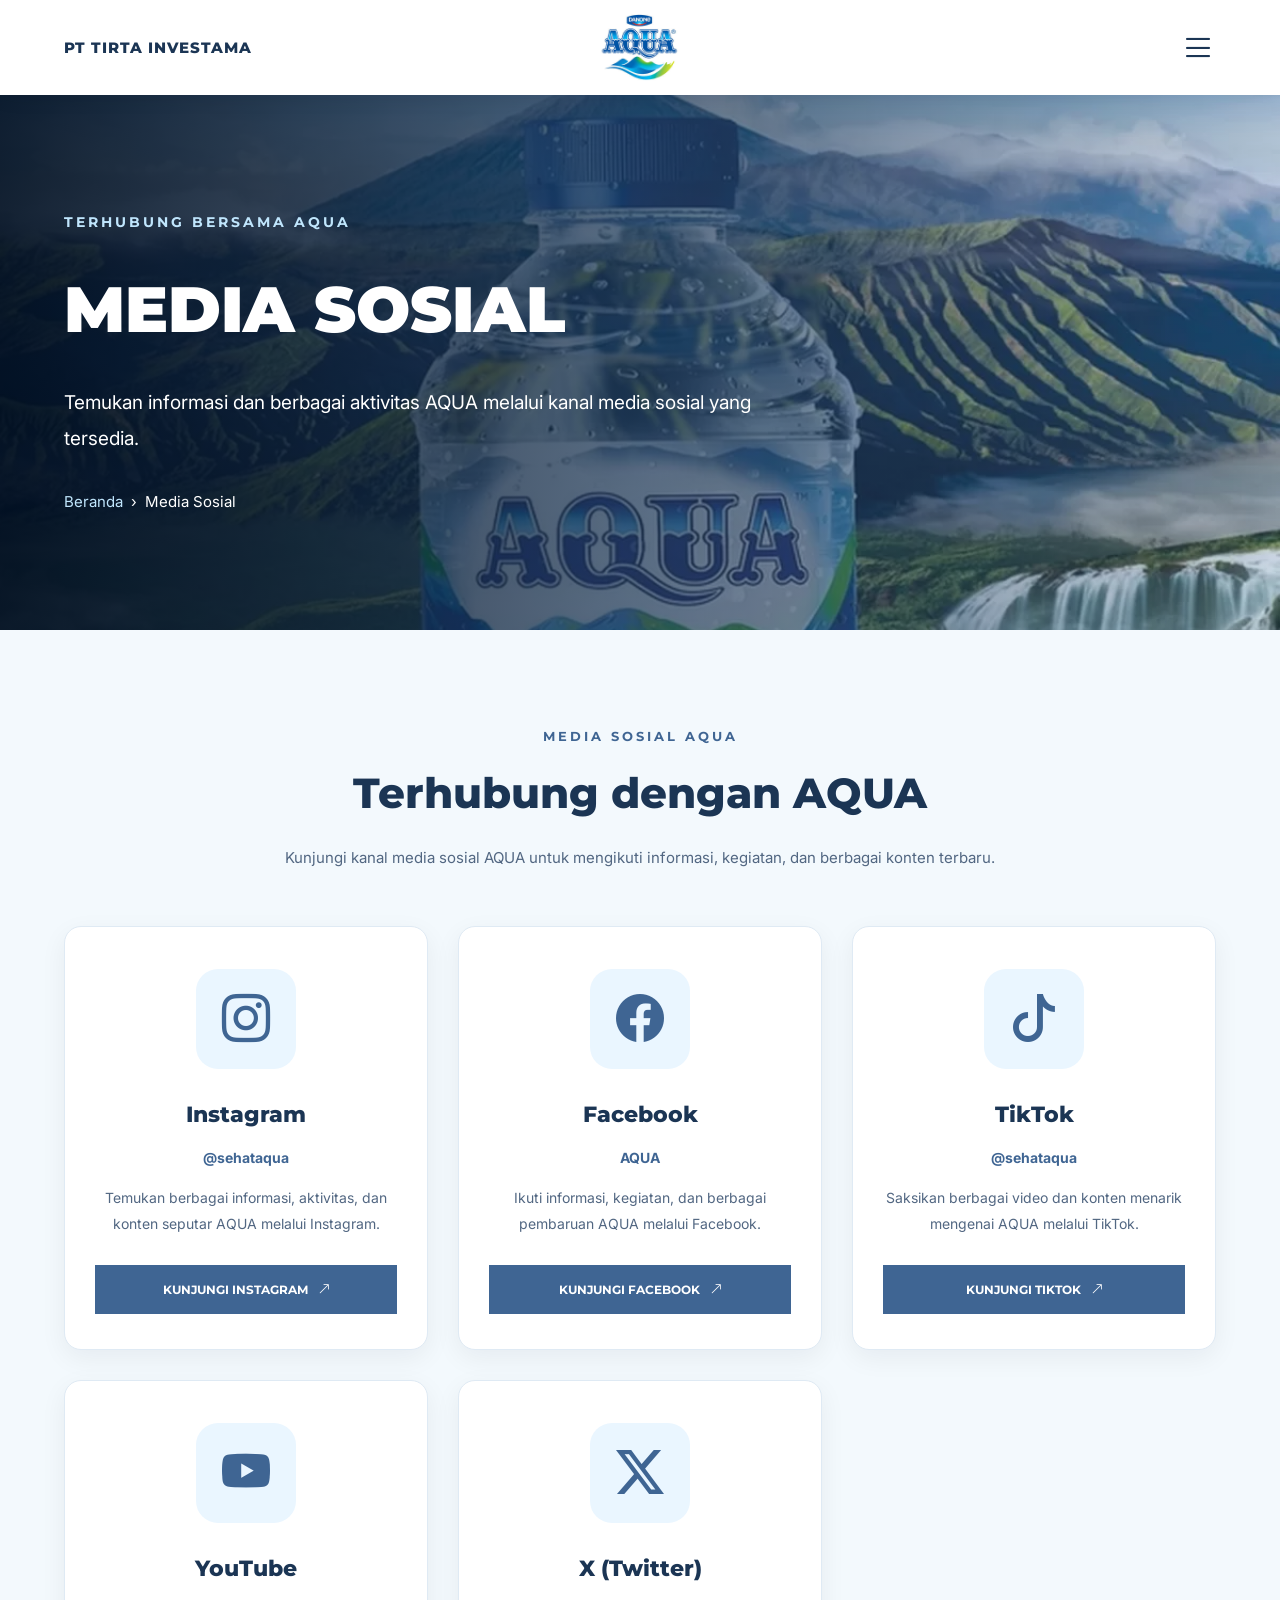
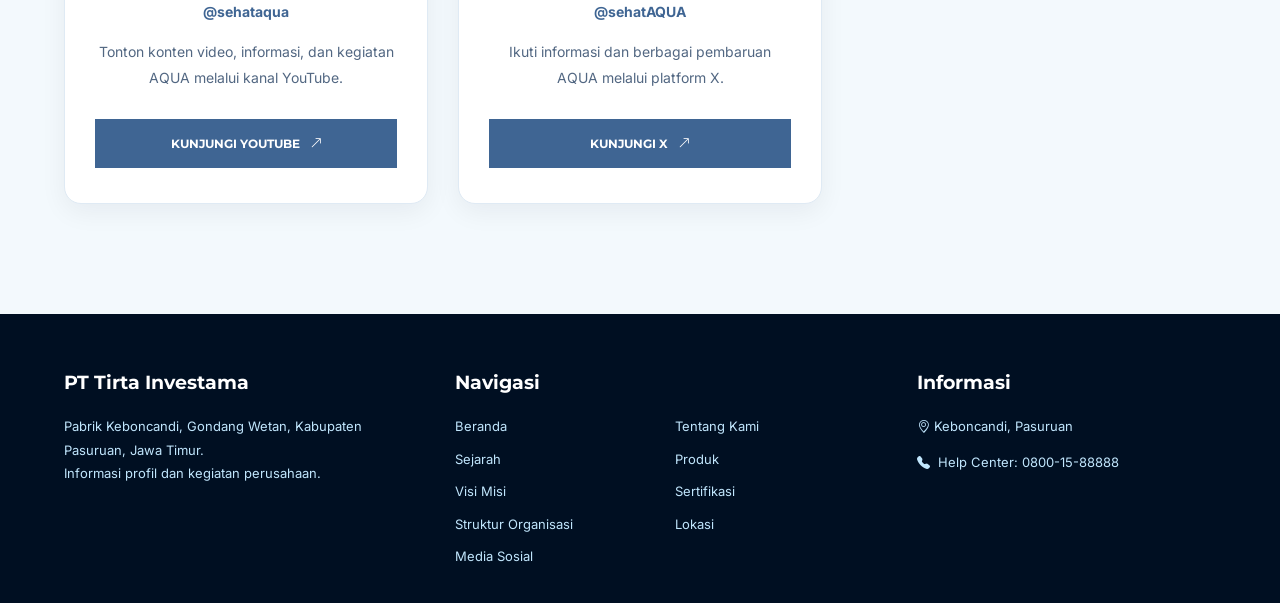
==== 10sosialmedia.html @ 4b9260a3 "Upload website PT Tirta Investama" ====
<!DOCTYPE html>
<html lang="id">

<head>
<meta charset="UTF-8">
<meta name="viewport" content="width=device-width, initial-scale=1.0">

<title>Media Sosial | PT Tirta Investama</title>

<link href="https://fonts.googleapis.com/css2?family=Montserrat:wght@400;500;600;700;800;900&family=Inter:wght@400;500;600;700&display=swap" rel="stylesheet">

<link href="https://cdn.jsdelivr.net/npm/bootstrap-icons@1.11.3/font/bootstrap-icons.min.css" rel="stylesheet">

<style>

/* =====================================
   WARNA DAN FONT
===================================== */

:root {
    --light: #C0E6FD;
    --soft: #80AAD3;
    --medium: #5B86B6;
    --primary: #3F6593;
    --navy: #1B3554;
    --dark: #000F22;
    --bg: #F3F9FD;
}

* {
    margin: 0;
    padding: 0;
    box-sizing: border-box;
}

html {
    scroll-behavior: smooth;
}

body {
    font-family: "Inter", sans-serif;
    color: var(--navy);
    background: white;
    line-height: 1.8;
}

h1, h2, h3, h4 {
    font-family: "Montserrat", sans-serif;
}

a {
    color: inherit;
    text-decoration: none;
}

button {
    border: none;
    background: none;
    cursor: pointer;
    font: inherit;
}

.container {
    width: 90%;
    max-width: 1250px;
    margin: auto;
}

/* =====================================
   NAVBAR
===================================== */

.navbar {
    position: sticky;
    top: 0;
    z-index: 1000;

    background: white;
    box-shadow: 0 3px 18px rgba(0,15,34,.08);
}

.nav-inner {
    max-width: 1500px;
    min-height: 95px;
    margin: auto;
    padding: 10px 5%;

    display: grid;
    grid-template-columns: 1fr auto 1fr;
    align-items: center;
    gap: 15px;
}

.brand {
    font-family: "Montserrat", sans-serif;
    font-size: 15px;
    font-weight: 800;
    letter-spacing: 1px;
}

.nav-logo {
    justify-self: center;
}

.nav-logo img {
    display: block;
    width: 110px;
    height: 75px;
    object-fit: contain;
}

.menu-btn {
    justify-self: end;
    color: var(--navy);
    font-size: 35px;
    line-height: 1;
}

/* =====================================
   OVERLAY
===================================== */

.overlay {
    position: fixed;
    inset: 0;
    z-index: 1100;

    background: rgba(0,15,34,.6);

    opacity: 0;
    visibility: hidden;
    transition: .3s;
}

.overlay.show {
    opacity: 1;
    visibility: visible;
}

/* =====================================
   MENU HAMBURGER
===================================== */

.sidebar {
    position: fixed;
    top: 0;
    right: 0;
    z-index: 1200;

    width: 480px;
    max-width: 92%;
    height: 100vh;
    height: 100dvh;

    background: white;
    overflow-y: auto;

    transform: translateX(105%);
    transition: transform .35s ease;
}

.sidebar.show {
    transform: translateX(0);
}

.sidebar-top {
    height: 100px;
    padding: 20px 35px;

    display: flex;
    align-items: center;
    justify-content: flex-end;
}

.close-btn {
    font-size: 30px;
    color: var(--navy);
}

.sidebar-links {
    display: flex;
    flex-direction: column;
    padding: 0 40px 30px;
}

.sidebar-links a {
    display: flex;
    justify-content: space-between;
    align-items: center;

    min-height: 76px;
    padding: 15px 0;

    border-bottom: 1px solid #E5E7EB;

    font-family: "Montserrat", sans-serif;
    font-size: 18px;
    font-weight: 700;
    color: #333;
}

.sidebar-links a:hover,
.sidebar-links a.active {
    color: var(--primary);
}

.sidebar-bottom {
    background: var(--navy);
    padding: 22px 40px;
}

.sidebar-bottom a {
    display: flex;
    justify-content: space-between;
    align-items: center;

    min-height: 67px;
    border-bottom: 1px solid #ffffff40;

    font-family: "Montserrat", sans-serif;
    font-size: 14px;
    font-weight: 600;
    color: white;
}

.sidebar-bottom a:last-child {
    border-bottom: none;
}

.sidebar-bottom a:hover {
    color: var(--light);
}

/* =====================================
   BANNER MEDIA SOSIAL
===================================== */

.page-banner {
    position: relative;
    min-height: 535px;

    display: flex;
    align-items: center;

    overflow: hidden;
    background: var(--dark);
}

.banner-image {
    position: absolute;
    inset: 0;

    width: 100%;
    height: 100%;
    object-fit: cover;
}

.banner-overlay {
    position: absolute;
    inset: 0;

    background: linear-gradient(
        90deg,
        rgba(0,15,34,.92),
        rgba(27,53,84,.72),
        rgba(63,101,147,.25)
    );
}

.banner-content {
    position: relative;
    z-index: 2;

    width: 90%;
    max-width: 1250px;
    margin: auto;

    padding: 90px 0;
    color: white;
}

.banner-label {
    display: block;

    font-family: "Montserrat", sans-serif;
    font-size: 14px;
    font-weight: 700;
    letter-spacing: 3px;

    color: var(--light);
}

.banner-content h1 {
    font-size: clamp(37px,5vw,65px);
    font-weight: 900;
    line-height: 1.2;

    margin: 35px 0 38px;
}

.banner-content p {
    max-width: 760px;
    font-size: 19px;
    line-height: 1.9;
}

.breadcrumb {
    margin-top: 30px;
    font-size: 15px;
}

.breadcrumb a {
    color: var(--light);
}

/* =====================================
   SECTION MEDIA SOSIAL
===================================== */

.social-section {
    padding: 95px 0 110px;
    background: var(--bg);
}

.section-heading {
    text-align: center;
    max-width: 800px;
    margin: 0 auto 55px;
}

.section-label {
    display: block;

    font-family: "Montserrat", sans-serif;
    font-size: 13px;
    font-weight: 700;
    letter-spacing: 3px;

    color: var(--primary);
}

.section-title {
    font-size: clamp(29px,4vw,42px);
    font-weight: 800;
    line-height: 1.3;

    margin: 18px 0 23px;
}

.section-heading p {
    color: #526782;
    font-size: 15px;
}

/* =====================================
   GRID MEDIA SOSIAL
===================================== */

.social-grid {
    display: grid;
    grid-template-columns: repeat(3,minmax(0,1fr));
    gap: 30px;
}

/* KARTU */

.social-card {
    display: flex;
    flex-direction: column;
    align-items: center;

    min-width: 0;

    padding: 42px 30px 35px;

    text-align: center;

    background: white;
    border: 1px solid #DFEAF4;
    border-radius: 17px;

    box-shadow: 0 8px 27px rgba(0,15,34,.06);
    transition: transform .3s, box-shadow .3s;
}

.social-card:hover {
    transform: translateY(-6px);
    box-shadow: 0 15px 35px rgba(0,15,34,.12);
}

/* IKON */

.social-icon {
    display: grid;
    place-items: center;

    width: 100px;
    height: 100px;

    margin-bottom: 26px;

    border-radius: 22px;

    background: #EAF6FF;
    color: var(--primary);

    font-size: 48px;
}

/* NAMA PLATFORM */

.social-card h3 {
    font-size: 22px;
    font-weight: 800;
    margin-bottom: 10px;
}

/* NAMA AKUN */

.social-username {
    color: var(--primary);
    font-size: 14px;
    font-weight: 700;
    margin-bottom: 15px;
}

/* DESKRIPSI */

.social-description {
    flex: 1;

    color: #526782;
    font-size: 14px;
    line-height: 1.85;

    margin-bottom: 28px;
}

/* TOMBOL */

.social-button {
    display: inline-flex;
    align-items: center;
    justify-content: center;
    gap: 10px;

    width: 100%;

    padding: 14px 18px;

    background: var(--primary);
    color: white;

    font-family: "Montserrat", sans-serif;
    font-size: 12px;
    font-weight: 700;

    transition: .25s;
}

.social-button:hover {
    background: var(--navy);
}

/* =====================================
   FOOTER
===================================== */

.footer {
    background: var(--dark);
    color: white;
    padding: 52px 5% 35px;
}

.footer-grid {
    max-width: 1250px;
    margin: auto;

    display: grid;
    grid-template-columns: 1fr 1.2fr .85fr;
    gap: 40px;
}

.footer h3 {
    font-size: 19px;
    margin-bottom: 15px;
}

.footer p,
.footer a {
    color: var(--light);
    font-size: 13px;
    line-height: 1.8;
}

.footer-nav {
    display: grid;
    grid-template-columns: repeat(2,minmax(0,1fr));
    gap: 9px 17px;
}

.footer a:hover {
    color: white;
}

.help-link {
    display: inline-flex;
    align-items: center;
    gap: 8px;
    margin-top: 12px;
}

/* =====================================
   RESPONSIVE
===================================== */

@media(max-width:950px) {

    .social-grid {
        grid-template-columns: repeat(2,minmax(0,1fr));
    }

    .footer-grid {
        grid-template-columns: 1fr;
    }
}

@media(max-width:650px) {

    .nav-inner {
        min-height: 75px;
        padding: 8px 18px;
    }

    .brand {
        font-size: 10px;
        max-width: 120px;
    }

    .nav-logo img {
        width: 85px;
        height: 60px;
    }

    .menu-btn {
        font-size: 30px;
    }

    .sidebar-links {
        padding: 0 25px 25px;
    }

    .sidebar-links a {
        font-size: 16px;
        min-height: 70px;
    }

    .sidebar-bottom {
        padding: 20px 25px;
    }

    .page-banner {
        min-height: 350px;
    }

    .banner-content {
        padding: 65px 0;
    }

    .banner-content h1 {
        margin: 25px 0;
    }

    .banner-content p {
        font-size: 15px;
    }

    .social-section {
        padding: 65px 0;
    }

    .social-grid {
        grid-template-columns: 1fr;
    }

    .social-card {
        padding: 35px 25px;
    }
}

@media(prefers-reduced-motion:reduce) {
    html {
        scroll-behavior: auto;
    }
}

</style>
</head>

<body>

<!-- =====================================
     NAVBAR
===================================== -->

<header class="navbar">

    <div class="nav-inner">

        <div class="brand">
            PT TIRTA INVESTAMA
        </div>

        <a href="1index.html" class="nav-logo">

            <img
                src="Logo AQUA.jpg"
                alt="Logo AQUA">

        </a>

        <button
            class="menu-btn"
            id="openMenu"
            type="button"
            aria-label="Buka menu"
            aria-controls="sidebar"
            aria-expanded="false">

            <i class="bi bi-list"></i>

        </button>

    </div>

</header>

<!-- =====================================
     OVERLAY MENU
===================================== -->

<div class="overlay" id="overlay"></div>

<!-- =====================================
     MENU HAMBURGER
===================================== -->

<aside
    class="sidebar"
    id="sidebar"
    aria-label="Navigasi website"
    aria-hidden="true"
    inert>

    <div class="sidebar-top">

        <button
            class="close-btn"
            id="closeMenu"
            type="button"
            aria-label="Tutup menu">

            <i class="bi bi-x-lg"></i>

        </button>

    </div>

    <nav class="sidebar-links">

        <a href="1index.html">
            Beranda <span>›</span>
        </a>

        <a href="2beranda.html">
            Tentang Kami <span>›</span>
        </a>

        <a href="3sejarah.html">
            Sejarah Perusahaan <span>›</span>
        </a>

        <a href="4produk.html">
            Produk Kami <span>›</span>
        </a>

        <a href="6visimisi.html">
            Visi dan Misi <span>›</span>
        </a>

        <a href="7sertifikasi.html">
            Sertifikasi <span>›</span>
        </a>

        <a href="8struktural.html">
            Struktur Organisasi <span>›</span>
        </a>

    </nav>

    <div class="sidebar-bottom">

        <a href="9lokasi.html">
            LOKASI PERUSAHAAN <span>›</span>
        </a>

        <a href="10sosialmedia.html" class="active">
            MEDIA SOSIAL <span>›</span>
        </a>

        <a href="tel:08001588888">
            HELP CENTER: 0800-15-88888

            <i class="bi bi-telephone"></i>
        </a>

    </div>

</aside>

<main>

<!-- =====================================
     BANNER MEDIA SOSIAL
===================================== -->

<section class="page-banner">

    <img
        class="banner-image"
        src="gambar gunung.webp"
        alt="Pemandangan pegunungan dan produk AQUA">

    <div class="banner-overlay"></div>

    <div class="banner-content">

        <span class="banner-label">
            TERHUBUNG BERSAMA AQUA
        </span>

        <h1>MEDIA SOSIAL</h1>

        <p>
            Temukan informasi dan berbagai
            aktivitas AQUA melalui kanal
            media sosial yang tersedia.
        </p>

        <div class="breadcrumb">

            <a href="1index.html">
                Beranda
            </a>

            &nbsp;›&nbsp;

            Media Sosial

        </div>

    </div>

</section>

<!-- =====================================
     DAFTAR MEDIA SOSIAL
===================================== -->

<section class="social-section">

    <div class="container">

        <div class="section-heading">

            <span class="section-label">
                MEDIA SOSIAL AQUA
            </span>

            <h2 class="section-title">
                Terhubung dengan AQUA
            </h2>

            <p>
                Kunjungi kanal media sosial AQUA
                untuk mengikuti informasi,
                kegiatan, dan berbagai
                konten terbaru.
            </p>

        </div>

        <div class="social-grid">

            <!-- =====================================
                 1. INSTAGRAM
            ===================================== -->

            <article class="social-card">

                <div class="social-icon">

                    <i class="bi bi-instagram"></i>

                </div>

                <h3>Instagram</h3>

                <p class="social-username">
                    @sehataqua
                </p>

                <p class="social-description">
                    Temukan berbagai informasi,
                    aktivitas, dan konten
                    seputar AQUA melalui Instagram.
                </p>

                <a
                    href="https://www.instagram.com/sehataqua?cplk=MWVyeXRmMTFjeW45OQ=="
                    target="_blank"
                    rel="noopener noreferrer"
                    class="social-button">

                    KUNJUNGI INSTAGRAM

                    <i class="bi bi-arrow-up-right"></i>

                </a>

            </article>

            <!-- =====================================
                 2. FACEBOOK
            ===================================== -->

            <article class="social-card">

                <div class="social-icon">

                    <i class="bi bi-facebook"></i>

                </div>

                <h3>Facebook</h3>

                <p class="social-username">
                    AQUA
                </p>

                <p class="social-description">
                    Ikuti informasi, kegiatan,
                    dan berbagai pembaruan
                    AQUA melalui Facebook.
                </p>

                <a
                    href="https://www.facebook.com/share/1Be2rwaJUx/"
                    target="_blank"
                    rel="noopener noreferrer"
                    class="social-button">

                    KUNJUNGI FACEBOOK

                    <i class="bi bi-arrow-up-right"></i>

                </a>

            </article>

            <!-- =====================================
                 3. TIKTOK
            ===================================== -->

            <article class="social-card">

                <div class="social-icon">

                    <i class="bi bi-tiktok"></i>

                </div>

                <h3>TikTok</h3>

                <p class="social-username">
                    @sehataqua
                </p>

                <p class="social-description">
                    Saksikan berbagai video
                    dan konten menarik
                    mengenai AQUA melalui TikTok.
                </p>

                <a
                    href="https://www.tiktok.com/@sehataqua?_r=1&amp;_t=ZS-9B8kHfWA496"
                    target="_blank"
                    rel="noopener noreferrer"
                    class="social-button">

                    KUNJUNGI TIKTOK

                    <i class="bi bi-arrow-up-right"></i>

                </a>

            </article>

            <!-- =====================================
                 4. YOUTUBE
            ===================================== -->

            <article class="social-card">

                <div class="social-icon">

                    <i class="bi bi-youtube"></i>

                </div>

                <h3>YouTube</h3>

                <p class="social-username">
                    @sehataqua
                </p>

                <p class="social-description">
                    Tonton konten video,
                    informasi, dan kegiatan
                    AQUA melalui kanal YouTube.
                </p>

                <a
                    href="https://youtube.com/@sehataqua?si=JQJQmiEEValL7FcR"
                    target="_blank"
                    rel="noopener noreferrer"
                    class="social-button">

                    KUNJUNGI YOUTUBE

                    <i class="bi bi-arrow-up-right"></i>

                </a>

            </article>

            <!-- =====================================
                 5. X / TWITTER
            ===================================== -->

            <article class="social-card">

                <div class="social-icon">

                    <i class="bi bi-twitter-x"></i>

                </div>

                <h3>X (Twitter)</h3>

                <p class="social-username">
                    @sehatAQUA
                </p>

                <p class="social-description">
                    Ikuti informasi dan
                    berbagai pembaruan AQUA
                    melalui platform X.
                </p>

                <a
                    href="https://x.com/sehatAQUA"
                    target="_blank"
                    rel="noopener noreferrer"
                    class="social-button">

                    KUNJUNGI X

                    <i class="bi bi-arrow-up-right"></i>

                </a>

            </article>

        </div>

    </div>

</section>

</main>

<!-- =====================================
     FOOTER
===================================== -->

<footer class="footer">

    <div class="footer-grid">

        <!-- PROFIL PERUSAHAAN -->

        <div>

            <h3>PT Tirta Investama</h3>

            <p>
                Pabrik Keboncandi,
                Gondang Wetan,
                Kabupaten Pasuruan,
                Jawa Timur.
            </p>

            <p>
                Informasi profil dan kegiatan perusahaan.
            </p>

        </div>

        <!-- NAVIGASI -->

        <div>

            <h3>Navigasi</h3>

            <nav class="footer-nav">

                <a href="1index.html">
                    Beranda
                </a>

                <a href="2beranda.html">
                    Tentang Kami
                </a>

                <a href="3sejarah.html">
                    Sejarah
                </a>

                <a href="4produk.html">
                    Produk
                </a>

                <a href="6visimisi.html">
                    Visi Misi
                </a>

                <a href="7sertifikasi.html">
                    Sertifikasi
                </a>

                <a href="8struktural.html">
                    Struktur Organisasi
                </a>

                <a href="9lokasi.html">
                    Lokasi
                </a>

                <a href="10sosialmedia.html">
                    Media Sosial
                </a>

            </nav>

        </div>

        <!-- INFORMASI -->

        <div>

            <h3>Informasi</h3>

            <p>
                <i class="bi bi-geo-alt"></i>
                Keboncandi, Pasuruan
            </p>

            <a
                href="tel:08001588888"
                class="help-link">

                <i class="bi bi-telephone-fill"></i>

                Help Center: 0800-15-88888

            </a>

        </div>

    </div>

</footer>

<!-- =====================================
     JAVASCRIPT MENU HAMBURGER
===================================== -->

<script>

const sidebar =
    document.getElementById("sidebar");

const overlay =
    document.getElementById("overlay");

const openBtn =
    document.getElementById("openMenu");

const closeBtn =
    document.getElementById("closeMenu");

let previousFocus = null;

/* MEMBUKA MENU */

function openNav() {

    previousFocus = document.activeElement;

    sidebar.removeAttribute("inert");

    sidebar.classList.add("show");
    overlay.classList.add("show");

    sidebar.setAttribute(
        "aria-hidden",
        "false"
    );

    openBtn.setAttribute(
        "aria-expanded",
        "true"
    );

    document.body.style.overflow = "hidden";

    closeBtn.focus();
}

/* MENUTUP MENU */

function closeNav() {

    sidebar.classList.remove("show");
    overlay.classList.remove("show");

    sidebar.setAttribute(
        "aria-hidden",
        "true"
    );

    sidebar.setAttribute("inert", "");

    openBtn.setAttribute(
        "aria-expanded",
        "false"
    );

    document.body.style.overflow = "";

    if (previousFocus) {
        previousFocus.focus();
    }
}

openBtn.addEventListener(
    "click",
    openNav
);

closeBtn.addEventListener(
    "click",
    closeNav
);

overlay.addEventListener(
    "click",
    closeNav
);

/* TUTUP DENGAN ESC */

document.addEventListener(
    "keydown",
    function(event) {

        if (
            event.key === "Escape" &&
            sidebar.classList.contains("show")
        ) {
            closeNav();
        }

    }
);

/* NAVIGASI KEYBOARD */

sidebar.addEventListener(
    "keydown",
    function(event) {

        if (event.key !== "Tab") return;

        const items =
            sidebar.querySelectorAll(
                "button, a[href]"
            );

        if (!items.length) return;

        const first = items[0];
        const last = items[items.length - 1];

        if (
            event.shiftKey &&
            document.activeElement === first
        ) {
            event.preventDefault();
            last.focus();
        }

        else if (
            !event.shiftKey &&
            document.activeElement === last
        ) {
            event.preventDefault();
            first.focus();
        }

    }
);

</script>

</body>
</html>
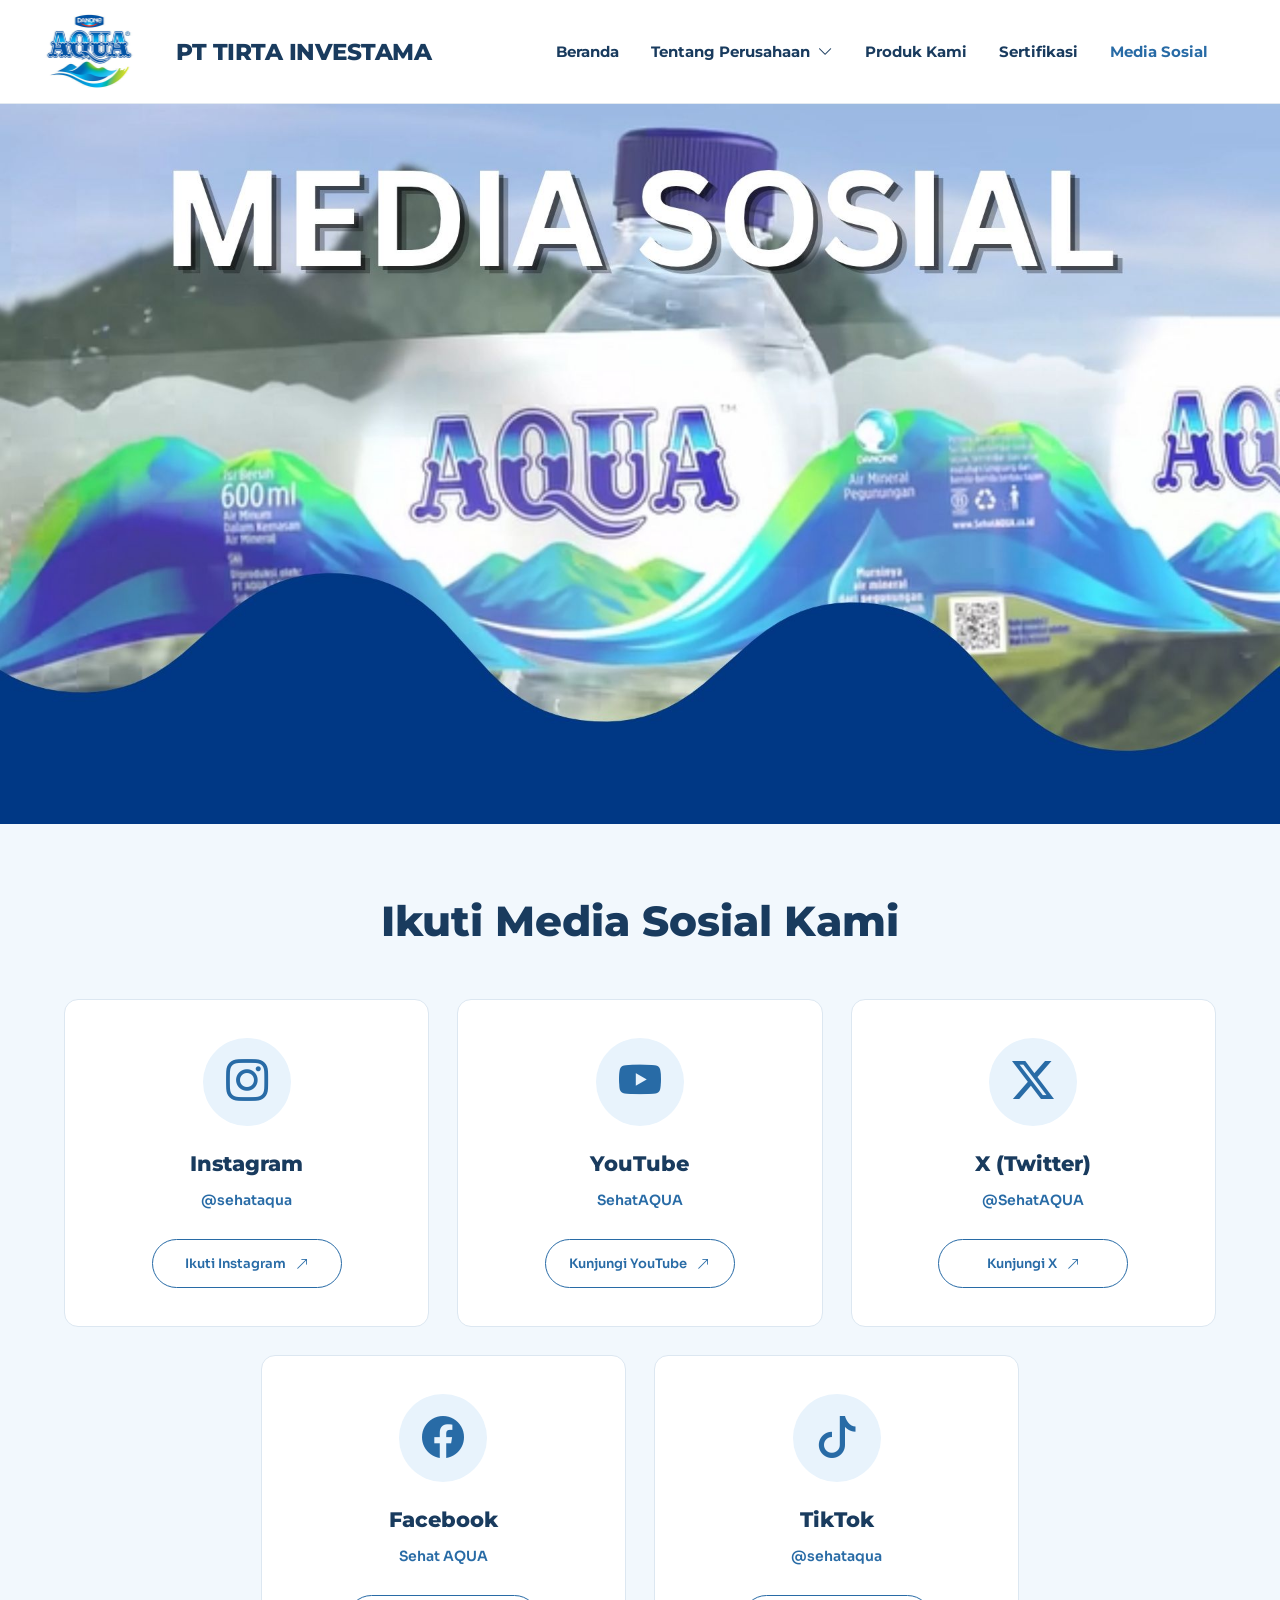
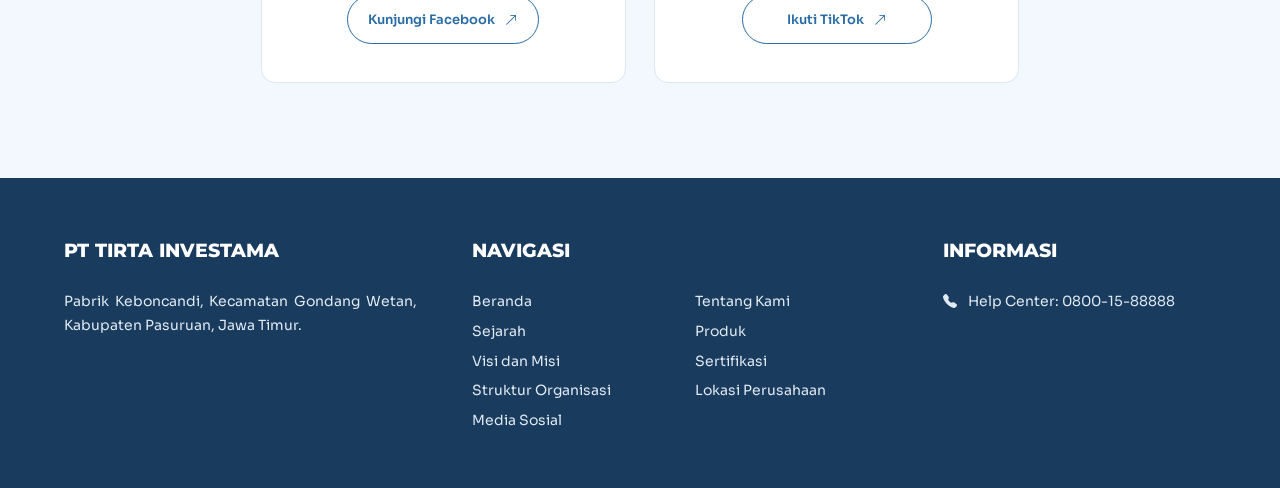
==== commit 4cbaff7e: "first commit" ====
--- a/10sosialmedia.html
+++ b/10sosialmedia.html
@@ -1,1063 +1,613 @@
+
 <!DOCTYPE html>
 <html lang="id">
-
 <head>
-<meta charset="UTF-8">
-<meta name="viewport" content="width=device-width, initial-scale=1.0">
-
-<title>Media Sosial | PT Tirta Investama</title>
-
-<link href="https://fonts.googleapis.com/css2?family=Montserrat:wght@400;500;600;700;800;900&family=Inter:wght@400;500;600;700&display=swap" rel="stylesheet">
-
-<link href="https://cdn.jsdelivr.net/npm/bootstrap-icons@1.11.3/font/bootstrap-icons.min.css" rel="stylesheet">
-
-<style>
-
-/* =====================================
-   WARNA DAN FONT
-===================================== */
-
-:root {
-    --light: #C0E6FD;
-    --soft: #80AAD3;
-    --medium: #5B86B6;
-    --primary: #3F6593;
-    --navy: #1B3554;
-    --dark: #000F22;
-    --bg: #F3F9FD;
-}
-
-* {
-    margin: 0;
-    padding: 0;
-    box-sizing: border-box;
-}
-
-html {
-    scroll-behavior: smooth;
-}
-
-body {
-    font-family: "Inter", sans-serif;
-    color: var(--navy);
-    background: white;
-    line-height: 1.8;
-}
-
-h1, h2, h3, h4 {
-    font-family: "Montserrat", sans-serif;
-}
-
-a {
-    color: inherit;
-    text-decoration: none;
-}
-
-button {
-    border: none;
-    background: none;
-    cursor: pointer;
-    font: inherit;
-}
-
-.container {
-    width: 90%;
-    max-width: 1250px;
-    margin: auto;
-}
-
-/* =====================================
-   NAVBAR
-===================================== */
-
-.navbar {
-    position: sticky;
-    top: 0;
-    z-index: 1000;
-
-    background: white;
-    box-shadow: 0 3px 18px rgba(0,15,34,.08);
-}
-
-.nav-inner {
-    max-width: 1500px;
-    min-height: 95px;
-    margin: auto;
-    padding: 10px 5%;
-
-    display: grid;
-    grid-template-columns: 1fr auto 1fr;
-    align-items: center;
-    gap: 15px;
-}
-
-.brand {
-    font-family: "Montserrat", sans-serif;
-    font-size: 15px;
-    font-weight: 800;
-    letter-spacing: 1px;
-}
-
-.nav-logo {
-    justify-self: center;
-}
-
-.nav-logo img {
-    display: block;
-    width: 110px;
-    height: 75px;
-    object-fit: contain;
-}
-
-.menu-btn {
-    justify-self: end;
-    color: var(--navy);
-    font-size: 35px;
-    line-height: 1;
-}
-
-/* =====================================
-   OVERLAY
-===================================== */
-
-.overlay {
-    position: fixed;
-    inset: 0;
-    z-index: 1100;
-
-    background: rgba(0,15,34,.6);
-
-    opacity: 0;
-    visibility: hidden;
-    transition: .3s;
-}
-
-.overlay.show {
-    opacity: 1;
-    visibility: visible;
-}
-
-/* =====================================
-   MENU HAMBURGER
-===================================== */
-
-.sidebar {
-    position: fixed;
-    top: 0;
-    right: 0;
-    z-index: 1200;
-
-    width: 480px;
-    max-width: 92%;
-    height: 100vh;
-    height: 100dvh;
-
-    background: white;
-    overflow-y: auto;
-
-    transform: translateX(105%);
-    transition: transform .35s ease;
-}
-
-.sidebar.show {
-    transform: translateX(0);
-}
-
-.sidebar-top {
-    height: 100px;
-    padding: 20px 35px;
-
-    display: flex;
-    align-items: center;
-    justify-content: flex-end;
-}
-
-.close-btn {
-    font-size: 30px;
-    color: var(--navy);
-}
-
-.sidebar-links {
-    display: flex;
-    flex-direction: column;
-    padding: 0 40px 30px;
-}
-
-.sidebar-links a {
-    display: flex;
-    justify-content: space-between;
-    align-items: center;
-
-    min-height: 76px;
-    padding: 15px 0;
-
-    border-bottom: 1px solid #E5E7EB;
-
-    font-family: "Montserrat", sans-serif;
-    font-size: 18px;
-    font-weight: 700;
-    color: #333;
-}
-
-.sidebar-links a:hover,
-.sidebar-links a.active {
-    color: var(--primary);
-}
-
-.sidebar-bottom {
-    background: var(--navy);
-    padding: 22px 40px;
-}
-
-.sidebar-bottom a {
-    display: flex;
-    justify-content: space-between;
-    align-items: center;
-
-    min-height: 67px;
-    border-bottom: 1px solid #ffffff40;
-
-    font-family: "Montserrat", sans-serif;
-    font-size: 14px;
-    font-weight: 600;
-    color: white;
-}
-
-.sidebar-bottom a:last-child {
-    border-bottom: none;
-}
-
-.sidebar-bottom a:hover {
-    color: var(--light);
-}
-
-/* =====================================
-   BANNER MEDIA SOSIAL
-===================================== */
-
-.page-banner {
-    position: relative;
-    min-height: 535px;
-
-    display: flex;
-    align-items: center;
-
-    overflow: hidden;
-    background: var(--dark);
-}
-
-.banner-image {
-    position: absolute;
-    inset: 0;
-
-    width: 100%;
-    height: 100%;
-    object-fit: cover;
-}
-
-.banner-overlay {
-    position: absolute;
-    inset: 0;
-
-    background: linear-gradient(
-        90deg,
-        rgba(0,15,34,.92),
-        rgba(27,53,84,.72),
-        rgba(63,101,147,.25)
-    );
-}
-
-.banner-content {
-    position: relative;
-    z-index: 2;
-
-    width: 90%;
-    max-width: 1250px;
-    margin: auto;
-
-    padding: 90px 0;
-    color: white;
-}
-
-.banner-label {
-    display: block;
-
-    font-family: "Montserrat", sans-serif;
-    font-size: 14px;
-    font-weight: 700;
-    letter-spacing: 3px;
-
-    color: var(--light);
-}
-
-.banner-content h1 {
-    font-size: clamp(37px,5vw,65px);
-    font-weight: 900;
-    line-height: 1.2;
-
-    margin: 35px 0 38px;
-}
-
-.banner-content p {
-    max-width: 760px;
-    font-size: 19px;
-    line-height: 1.9;
-}
-
-.breadcrumb {
-    margin-top: 30px;
-    font-size: 15px;
-}
-
-.breadcrumb a {
-    color: var(--light);
-}
-
-/* =====================================
-   SECTION MEDIA SOSIAL
-===================================== */
-
-.social-section {
-    padding: 95px 0 110px;
-    background: var(--bg);
-}
-
-.section-heading {
-    text-align: center;
-    max-width: 800px;
-    margin: 0 auto 55px;
-}
-
-.section-label {
-    display: block;
-
-    font-family: "Montserrat", sans-serif;
-    font-size: 13px;
-    font-weight: 700;
-    letter-spacing: 3px;
-
-    color: var(--primary);
-}
-
-.section-title {
-    font-size: clamp(29px,4vw,42px);
-    font-weight: 800;
-    line-height: 1.3;
-
-    margin: 18px 0 23px;
-}
-
-.section-heading p {
-    color: #526782;
-    font-size: 15px;
-}
-
-/* =====================================
-   GRID MEDIA SOSIAL
-===================================== */
-
-.social-grid {
-    display: grid;
-    grid-template-columns: repeat(3,minmax(0,1fr));
-    gap: 30px;
-}
-
-/* KARTU */
-
-.social-card {
-    display: flex;
-    flex-direction: column;
-    align-items: center;
-
-    min-width: 0;
-
-    padding: 42px 30px 35px;
-
-    text-align: center;
-
-    background: white;
-    border: 1px solid #DFEAF4;
-    border-radius: 17px;
-
-    box-shadow: 0 8px 27px rgba(0,15,34,.06);
-    transition: transform .3s, box-shadow .3s;
-}
-
-.social-card:hover {
-    transform: translateY(-6px);
-    box-shadow: 0 15px 35px rgba(0,15,34,.12);
-}
-
-/* IKON */
-
-.social-icon {
-    display: grid;
-    place-items: center;
-
-    width: 100px;
-    height: 100px;
-
-    margin-bottom: 26px;
-
-    border-radius: 22px;
-
-    background: #EAF6FF;
-    color: var(--primary);
-
-    font-size: 48px;
-}
-
-/* NAMA PLATFORM */
-
-.social-card h3 {
-    font-size: 22px;
-    font-weight: 800;
-    margin-bottom: 10px;
-}
-
-/* NAMA AKUN */
-
-.social-username {
-    color: var(--primary);
-    font-size: 14px;
-    font-weight: 700;
-    margin-bottom: 15px;
-}
-
-/* DESKRIPSI */
-
-.social-description {
-    flex: 1;
-
-    color: #526782;
-    font-size: 14px;
-    line-height: 1.85;
-
-    margin-bottom: 28px;
-}
-
-/* TOMBOL */
-
-.social-button {
-    display: inline-flex;
-    align-items: center;
-    justify-content: center;
-    gap: 10px;
-
-    width: 100%;
-
-    padding: 14px 18px;
-
-    background: var(--primary);
-    color: white;
-
-    font-family: "Montserrat", sans-serif;
-    font-size: 12px;
-    font-weight: 700;
-
-    transition: .25s;
-}
-
-.social-button:hover {
-    background: var(--navy);
-}
-
-/* =====================================
-   FOOTER
-===================================== */
-
-.footer {
-    background: var(--dark);
-    color: white;
-    padding: 52px 5% 35px;
-}
-
-.footer-grid {
-    max-width: 1250px;
-    margin: auto;
-
-    display: grid;
-    grid-template-columns: 1fr 1.2fr .85fr;
-    gap: 40px;
-}
-
-.footer h3 {
-    font-size: 19px;
-    margin-bottom: 15px;
-}
-
-.footer p,
-.footer a {
-    color: var(--light);
-    font-size: 13px;
-    line-height: 1.8;
-}
-
-.footer-nav {
-    display: grid;
-    grid-template-columns: repeat(2,minmax(0,1fr));
-    gap: 9px 17px;
-}
-
-.footer a:hover {
-    color: white;
-}
-
-.help-link {
-    display: inline-flex;
-    align-items: center;
-    gap: 8px;
-    margin-top: 12px;
-}
-
-/* =====================================
-   RESPONSIVE
-===================================== */
-
-@media(max-width:950px) {
-
-    .social-grid {
-        grid-template-columns: repeat(2,minmax(0,1fr));
-    }
-
-    .footer-grid {
-        grid-template-columns: 1fr;
-    }
-}
-
-@media(max-width:650px) {
-
-    .nav-inner {
-        min-height: 75px;
-        padding: 8px 18px;
-    }
-
-    .brand {
-        font-size: 10px;
-        max-width: 120px;
-    }
-
-    .nav-logo img {
-        width: 85px;
-        height: 60px;
-    }
-
-    .menu-btn {
-        font-size: 30px;
-    }
-
-    .sidebar-links {
-        padding: 0 25px 25px;
-    }
-
-    .sidebar-links a {
-        font-size: 16px;
-        min-height: 70px;
-    }
-
-    .sidebar-bottom {
-        padding: 20px 25px;
-    }
-
-    .page-banner {
-        min-height: 350px;
-    }
-
-    .banner-content {
-        padding: 65px 0;
-    }
-
-    .banner-content h1 {
-        margin: 25px 0;
-    }
-
-    .banner-content p {
-        font-size: 15px;
-    }
-
-    .social-section {
-        padding: 65px 0;
-    }
-
-    .social-grid {
-        grid-template-columns: 1fr;
-    }
-
-    .social-card {
-        padding: 35px 25px;
-    }
-}
-
-@media(prefers-reduced-motion:reduce) {
-    html {
-        scroll-behavior: auto;
-    }
-}
-
-</style>
+    <meta charset="UTF-8">
+    <meta name="viewport" content="width=device-width, initial-scale=1.0">
+
+    <title>Media Sosial | PT Tirta Investama</title>
+
+    <!-- GOOGLE FONTS -->
+    <link href="https://fonts.googleapis.com/css2?family=Montserrat:wght@400;500;600;700;800&family=Sora:wght@400;500;600;700;800&display=swap" rel="stylesheet">
+
+    <!-- BOOTSTRAP ICONS -->
+    <link href="https://cdn.jsdelivr.net/npm/bootstrap-icons@1.11.3/font/bootstrap-icons.min.css" rel="stylesheet">
+
+    <style>
+        :root {
+            --navy: #193b5e;
+            --primary: #286ba6;
+            --bg: #f2f8fd;
+            --text: #526b85;
+            --border: #e2e9f0;
+        }
+
+        * {
+            margin: 0;
+            padding: 0;
+            box-sizing: border-box;
+        }
+
+        html {
+            scroll-behavior: smooth;
+        }
+
+        body {
+            font-family: "Sora", sans-serif;
+            color: var(--navy);
+            background: #fff;
+            overflow-x: hidden;
+        }
+
+        a {
+            color: inherit;
+            text-decoration: none;
+        }
+
+        button {
+            font: inherit;
+            cursor: pointer;
+            border: none;
+            background: none;
+        }
+
+        /* =====================================
+           HEADER PUTIH
+        ===================================== */
+
+        .navbar {
+            position: sticky;
+            top: 0;
+            z-index: 1000;
+            width: 100%;
+            background: white;
+            border-bottom: 1px solid var(--border);
+        }
+
+        .nav-inner {
+            width: 100%;
+            min-height: 103px;
+            padding: 0 5% 0 20px;
+            display: flex;
+            align-items: center;
+            justify-content: space-between;
+            gap: 20px;
+        }
+
+        .brand {
+            display: flex;
+            align-items: center;
+            gap: 16px;
+            flex-shrink: 0;
+        }
+
+        .brand img {
+            display: block;
+            width: 140px;
+            height: 75px;
+            object-fit: contain;
+        }
+
+        .brand-text {
+            font-family: "Montserrat", sans-serif;
+            font-size: 23px;
+            font-weight: 800;
+            letter-spacing: -0.5px;
+            color: var(--navy);
+            white-space: nowrap;
+        }
+
+        .nav-links {
+            margin-left: auto;
+            display: flex;
+            align-items: center;
+            justify-content: flex-end;
+            gap: 16px;
+        }
+
+        .nav-links > a,
+        .dropdown-toggle {
+            display: inline-flex;
+            align-items: center;
+            gap: 8px;
+            padding: 12px 8px;
+            font-family: "Montserrat", sans-serif;
+            font-size: 15px;
+            font-weight: 700;
+            color: var(--navy);
+            white-space: nowrap;
+            transition: color 0.2s;
+        }
+
+        .nav-links > a:hover,
+        .nav-links > a.active,
+        .dropdown-toggle:hover,
+        .dropdown-toggle.active,
+        .dropdown-toggle[aria-expanded="true"] {
+            color: var(--primary);
+        }
+
+        /* =====================================
+           DROPDOWN TENTANG PERUSAHAAN
+        ===================================== */
+
+        .dropdown {
+            position: relative;
+        }
+
+        .dropdown-menu {
+            position: absolute;
+            top: calc(100% + 6px);
+            left: 0;
+            min-width: 240px;
+            padding: 9px 0;
+            background: white;
+            border: 1px solid #e0eaf2;
+            border-radius: 8px;
+            box-shadow: 0 12px 30px rgba(0, 20, 50, 0.12);
+            opacity: 0;
+            visibility: hidden;
+            transform: translateY(8px);
+            transition: 0.2s;
+            z-index: 1100;
+        }
+
+        .dropdown.open .dropdown-menu {
+            opacity: 1;
+            visibility: visible;
+            transform: translateY(0);
+        }
+
+        .dropdown-menu a {
+            display: block;
+            padding: 12px 18px;
+            font-family: "Montserrat", sans-serif;
+            font-size: 13px;
+            font-weight: 600;
+            color: var(--navy);
+        }
+
+        .dropdown-menu a:hover {
+            background: var(--bg);
+            color: var(--primary);
+        }
+
+        .mobile-toggle {
+            display: none;
+            color: var(--navy);
+            font-size: 28px;
+        }
+
+        /* =====================================
+           BANNER MEDIA SOSIAL
+        ===================================== */
+
+        .media-banner {
+            width: 100%;
+            overflow: hidden;
+            background: white;
+        }
+
+        .media-banner img {
+            display: block;
+            width: 100%;
+            height: auto;
+            object-fit: contain;
+        }
+
+        .banner-warning {
+            display: none;
+            padding: 25px 5%;
+            font-family: "Sora", sans-serif;
+            font-size: 14px;
+            line-height: 1.5;
+            color: var(--text);
+            text-align: center;
+        }
+
+        /* =====================================
+           IKUTI MEDIA SOSIAL KAMI
+        ===================================== */
+
+        .media-section {
+            padding: 70px 5% 95px;
+            background: var(--bg);
+        }
+
+        .container {
+            width: 100%;
+            max-width: 1400px;
+            margin: 0 auto;
+        }
+
+        .section-title {
+            font-family: "Montserrat", sans-serif;
+            font-size: clamp(28px, 3.5vw, 42px);
+            font-weight: 800;
+            line-height: 1.3;
+            text-align: center;
+            color: var(--navy);
+            margin-bottom: 50px;
+        }
+
+        /* =====================================
+           LIMA KARTU MEDIA SOSIAL
+
+           TIGA DI ATAS, DUA DI BAWAH
+        ===================================== */
+
+        .social-grid {
+            display: flex;
+            flex-wrap: wrap;
+            justify-content: center;
+            gap: 28px;
+        }
+
+        .social-card {
+            flex: 0 1 calc((100% - 56px) / 3);
+            min-width: 0;
+            display: flex;
+            flex-direction: column;
+            align-items: center;
+            padding: 38px 28px;
+            background: #fff;
+            border: 1px solid #dce7f1;
+            border-radius: 14px;
+            text-align: center;
+            transition: transform 0.2s, box-shadow 0.2s;
+        }
+
+        .social-card:hover {
+            transform: translateY(-4px);
+            box-shadow: 0 10px 25px rgba(25, 59, 94, 0.08);
+        }
+
+        .social-icon {
+            display: flex;
+            align-items: center;
+            justify-content: center;
+            width: 88px;
+            height: 88px;
+            margin-bottom: 23px;
+            border-radius: 50%;
+            background: #e8f3fc;
+            color: var(--primary);
+            font-size: 42px;
+        }
+
+        .social-card h2 {
+            font-family: "Montserrat", sans-serif;
+            font-size: 21px;
+            font-weight: 800;
+            line-height: 1.4;
+            margin-bottom: 12px;
+            color: var(--navy);
+        }
+
+        .social-account {
+            font-family: "Sora", sans-serif;
+            font-size: 14px;
+            font-weight: 600;
+            line-height: 1.5;
+            color: var(--primary);
+            margin-bottom: 28px;
+        }
+
+        .social-button {
+            display: inline-flex;
+            align-items: center;
+            justify-content: center;
+            gap: 10px;
+            min-width: 190px;
+            padding: 15px 20px;
+            border: 1px solid var(--primary);
+            border-radius: 30px;
+            background: #fff;
+            color: var(--primary);
+            font-family: "Sora", sans-serif;
+            font-size: 13px;
+            font-weight: 600;
+            transition: 0.2s;
+        }
+
+        .social-button:hover {
+            background: var(--primary);
+            color: white;
+        }
+
+        /* =====================================
+           FOOTER
+        ===================================== */
+
+        .footer {
+            background: var(--navy);
+            color: white;
+            padding: 60px 5% 55px;
+        }
+
+        .footer-container {
+            width: 100%;
+            max-width: 1400px;
+            margin: 0 auto;
+        }
+
+        .footer-grid {
+            display: grid;
+            grid-template-columns: 1.1fr 1.3fr 0.85fr;
+            gap: 55px;
+        }
+
+        .footer h3 {
+            font-family: "Montserrat", sans-serif;
+            font-size: 19px;
+            font-weight: 800;
+            line-height: 1.4;
+            margin-bottom: 25px;
+        }
+
+        .footer p,
+        .footer a {
+            font-family: "Sora", sans-serif;
+            font-size: 14px;
+            line-height: 1.7;
+            color: #e1eaf3;
+        }
+
+        .footer p {
+            text-align: justify;
+        }
+
+        .footer-nav {
+            display: grid;
+            grid-template-columns: 1fr 1fr;
+            gap: 6px 30px;
+        }
+
+        .footer-nav a {
+            display: block;
+        }
+
+        .footer-nav a:hover,
+        .footer-info a:hover {
+            color: white;
+            text-decoration: underline;
+        }
+
+        .footer-info p {
+            text-align: left;
+        }
+
+        .footer-info i {
+            margin-right: 8px;
+        }
+
+        /* =====================================
+           RESPONSIVE
+        ===================================== */
+
+        @media (max-width: 1250px) {
+            .brand img {
+                width: 115px;
+            }
+
+            .brand-text {
+                font-size: 19px;
+            }
+
+            .nav-links {
+                gap: 5px;
+            }
+
+            .nav-links > a,
+            .dropdown-toggle {
+                font-size: 13px;
+                padding: 12px 6px;
+            }
+
+            .footer-grid {
+                gap: 30px;
+            }
+        }
+
+        @media (max-width: 1050px) {
+            .nav-inner {
+                min-height: 85px;
+                padding: 10px 4%;
+                flex-wrap: wrap;
+            }
+
+            .mobile-toggle {
+                display: block;
+                margin-left: auto;
+            }
+
+            .nav-links {
+                display: none;
+                flex-direction: column;
+                align-items: stretch;
+                width: 100%;
+                margin: 0;
+                gap: 0;
+                padding: 12px 0;
+                border-top: 1px solid var(--border);
+            }
+
+            .nav-links.show {
+                display: flex;
+            }
+
+            .nav-links > a,
+            .dropdown-toggle {
+                width: 100%;
+                justify-content: space-between;
+                padding: 13px 10px;
+                font-size: 14px;
+            }
+
+            .dropdown-menu {
+                position: static;
+                display: none;
+                opacity: 1;
+                visibility: visible;
+                transform: none;
+                box-shadow: none;
+                border: none;
+                border-left: 3px solid #d9eaf7;
+                border-radius: 0;
+                margin-left: 12px;
+                padding: 0;
+            }
+
+            .dropdown.open .dropdown-menu {
+                display: block;
+            }
+
+            .social-card {
+                flex-basis: calc((100% - 28px) / 2);
+            }
+
+            .footer-grid {
+                grid-template-columns: 1fr 1fr;
+                gap: 35px;
+            }
+        }
+
+        @media (max-width: 700px) {
+            .nav-inner {
+                padding: 10px 15px;
+            }
+
+            .brand {
+                gap: 8px;
+            }
+
+            .brand img {
+                width: 75px;
+                height: 55px;
+            }
+
+            .brand-text {
+                font-size: 12px;
+                white-space: normal;
+            }
+
+            .media-section {
+                padding: 50px 5% 65px;
+            }
+
+            .section-title {
+                margin-bottom: 35px;
+            }
+
+            .social-card {
+                flex-basis: 100%;
+                padding: 30px 24px;
+            }
+
+            .footer-grid {
+                grid-template-columns: 1fr;
+                gap: 32px;
+            }
+        }
+    </style>
 </head>
 
 <body>
 
-<!-- =====================================
-     NAVBAR
-===================================== -->
-
-<header class="navbar">
-
-    <div class="nav-inner">
-
-        <div class="brand">
-            PT TIRTA INVESTAMA
-        </div>
-
-        <a href="1index.html" class="nav-logo">
-
-            <img
-                src="Logo AQUA.jpg"
-                alt="Logo AQUA">
-
-        </a>
-
-        <button
-            class="menu-btn"
-            id="openMenu"
-            type="button"
-            aria-label="Buka menu"
-            aria-controls="sidebar"
-            aria-expanded="false">
-
-            <i class="bi bi-list"></i>
-
-        </button>
-
-    </div>
-
-</header>
-
-<!-- =====================================
-     OVERLAY MENU
-===================================== -->
-
-<div class="overlay" id="overlay"></div>
-
-<!-- =====================================
-     MENU HAMBURGER
-===================================== -->
-
-<aside
-    class="sidebar"
-    id="sidebar"
-    aria-label="Navigasi website"
-    aria-hidden="true"
-    inert>
-
-    <div class="sidebar-top">
-
-        <button
-            class="close-btn"
-            id="closeMenu"
-            type="button"
-            aria-label="Tutup menu">
-
-            <i class="bi bi-x-lg"></i>
-
-        </button>
-
-    </div>
-
-    <nav class="sidebar-links">
-
-        <a href="1index.html">
-            Beranda <span>›</span>
-        </a>
-
-        <a href="2beranda.html">
-            Tentang Kami <span>›</span>
-        </a>
-
-        <a href="3sejarah.html">
-            Sejarah Perusahaan <span>›</span>
-        </a>
-
-        <a href="4produk.html">
-            Produk Kami <span>›</span>
-        </a>
-
-        <a href="6visimisi.html">
-            Visi dan Misi <span>›</span>
-        </a>
-
-        <a href="7sertifikasi.html">
-            Sertifikasi <span>›</span>
-        </a>
-
-        <a href="8struktural.html">
-            Struktur Organisasi <span>›</span>
-        </a>
-
-    </nav>
-
-    <div class="sidebar-bottom">
-
-        <a href="9lokasi.html">
-            LOKASI PERUSAHAAN <span>›</span>
-        </a>
-
-        <a href="10sosialmedia.html" class="active">
-            MEDIA SOSIAL <span>›</span>
-        </a>
-
-        <a href="tel:08001588888">
-            HELP CENTER: 0800-15-88888
-
-            <i class="bi bi-telephone"></i>
-        </a>
-
-    </div>
-
-</aside>
-
-<main>
-
-<!-- =====================================
-     BANNER MEDIA SOSIAL
-===================================== -->
-
-<section class="page-banner">
-
-    <img
-        class="banner-image"
-        src="gambar gunung.webp"
-        alt="Pemandangan pegunungan dan produk AQUA">
-
-    <div class="banner-overlay"></div>
-
-    <div class="banner-content">
-
-        <span class="banner-label">
-            TERHUBUNG BERSAMA AQUA
-        </span>
-
-        <h1>MEDIA SOSIAL</h1>
-
-        <p>
-            Temukan informasi dan berbagai
-            aktivitas AQUA melalui kanal
-            media sosial yang tersedia.
-        </p>
-
-        <div class="breadcrumb">
-
-            <a href="1index.html">
-                Beranda
+    <!-- =====================================
+         HEADER PUTIH
+    ===================================== -->
+
+    <header class="navbar">
+
+        <div class="nav-inner">
+
+            <a href="index.html" class="brand">
+
+                <img
+                    id="logoHeader"
+                    src="Logo AQUA.jpg"
+                    alt="Logo AQUA">
+
+                <span class="brand-text">
+                    PT TIRTA INVESTAMA
+                </span>
+
             </a>
 
-            &nbsp;›&nbsp;
-
-            Media Sosial
-
-        </div>
-
-    </div>
-
-</section>
-
-<!-- =====================================
-     DAFTAR MEDIA SOSIAL
-===================================== -->
-
-<section class="social-section">
-
-    <div class="container">
-
-        <div class="section-heading">
-
-            <span class="section-label">
-                MEDIA SOSIAL AQUA
-            </span>
-
-            <h2 class="section-title">
-                Terhubung dengan AQUA
-            </h2>
-
-            <p>
-                Kunjungi kanal media sosial AQUA
-                untuk mengikuti informasi,
-                kegiatan, dan berbagai
-                konten terbaru.
-            </p>
-
-        </div>
-
-        <div class="social-grid">
-
-            <!-- =====================================
-                 1. INSTAGRAM
-            ===================================== -->
-
-            <article class="social-card">
-
-                <div class="social-icon">
-
-                    <i class="bi bi-instagram"></i>
-
-                </div>
-
-                <h3>Instagram</h3>
-
-                <p class="social-username">
-                    @sehataqua
-                </p>
-
-                <p class="social-description">
-                    Temukan berbagai informasi,
-                    aktivitas, dan konten
-                    seputar AQUA melalui Instagram.
-                </p>
-
-                <a
-                    href="https://www.instagram.com/sehataqua?cplk=MWVyeXRmMTFjeW45OQ=="
-                    target="_blank"
-                    rel="noopener noreferrer"
-                    class="social-button">
-
-                    KUNJUNGI INSTAGRAM
-
-                    <i class="bi bi-arrow-up-right"></i>
-
-                </a>
-
-            </article>
-
-            <!-- =====================================
-                 2. FACEBOOK
-            ===================================== -->
-
-            <article class="social-card">
-
-                <div class="social-icon">
-
-                    <i class="bi bi-facebook"></i>
-
-                </div>
-
-                <h3>Facebook</h3>
-
-                <p class="social-username">
-                    AQUA
-                </p>
-
-                <p class="social-description">
-                    Ikuti informasi, kegiatan,
-                    dan berbagai pembaruan
-                    AQUA melalui Facebook.
-                </p>
-
-                <a
-                    href="https://www.facebook.com/share/1Be2rwaJUx/"
-                    target="_blank"
-                    rel="noopener noreferrer"
-                    class="social-button">
-
-                    KUNJUNGI FACEBOOK
-
-                    <i class="bi bi-arrow-up-right"></i>
-
-                </a>
-
-            </article>
-
-            <!-- =====================================
-                 3. TIKTOK
-            ===================================== -->
-
-            <article class="social-card">
-
-                <div class="social-icon">
-
-                    <i class="bi bi-tiktok"></i>
-
-                </div>
-
-                <h3>TikTok</h3>
-
-                <p class="social-username">
-                    @sehataqua
-                </p>
-
-                <p class="social-description">
-                    Saksikan berbagai video
-                    dan konten menarik
-                    mengenai AQUA melalui TikTok.
-                </p>
-
-                <a
-                    href="https://www.tiktok.com/@sehataqua?_r=1&amp;_t=ZS-9B8kHfWA496"
-                    target="_blank"
-                    rel="noopener noreferrer"
-                    class="social-button">
-
-                    KUNJUNGI TIKTOK
-
-                    <i class="bi bi-arrow-up-right"></i>
-
-                </a>
-
-            </article>
-
-            <!-- =====================================
-                 4. YOUTUBE
-            ===================================== -->
-
-            <article class="social-card">
-
-                <div class="social-icon">
-
-                    <i class="bi bi-youtube"></i>
-
-                </div>
-
-                <h3>YouTube</h3>
-
-                <p class="social-username">
-                    @sehataqua
-                </p>
-
-                <p class="social-description">
-                    Tonton konten video,
-                    informasi, dan kegiatan
-                    AQUA melalui kanal YouTube.
-                </p>
-
-                <a
-                    href="https://youtube.com/@sehataqua?si=JQJQmiEEValL7FcR"
-                    target="_blank"
-                    rel="noopener noreferrer"
-                    class="social-button">
-
-                    KUNJUNGI YOUTUBE
-
-                    <i class="bi bi-arrow-up-right"></i>
-
-                </a>
-
-            </article>
-
-            <!-- =====================================
-                 5. X / TWITTER
-            ===================================== -->
-
-            <article class="social-card">
-
-                <div class="social-icon">
-
-                    <i class="bi bi-twitter-x"></i>
-
-                </div>
-
-                <h3>X (Twitter)</h3>
-
-                <p class="social-username">
-                    @sehatAQUA
-                </p>
-
-                <p class="social-description">
-                    Ikuti informasi dan
-                    berbagai pembaruan AQUA
-                    melalui platform X.
-                </p>
-
-                <a
-                    href="https://x.com/sehatAQUA"
-                    target="_blank"
-                    rel="noopener noreferrer"
-                    class="social-button">
-
-                    KUNJUNGI X
-
-                    <i class="bi bi-arrow-up-right"></i>
-
-                </a>
-
-            </article>
-
-        </div>
-
-    </div>
-
-</section>
-
-</main>
-
-<!-- =====================================
-     FOOTER
-===================================== -->
-
-<footer class="footer">
-
-    <div class="footer-grid">
-
-        <!-- PROFIL PERUSAHAAN -->
-
-        <div>
-
-            <h3>PT Tirta Investama</h3>
-
-            <p>
-                Pabrik Keboncandi,
-                Gondang Wetan,
-                Kabupaten Pasuruan,
-                Jawa Timur.
-            </p>
-
-            <p>
-                Informasi profil dan kegiatan perusahaan.
-            </p>
-
-        </div>
-
-        <!-- NAVIGASI -->
-
-        <div>
-
-            <h3>Navigasi</h3>
-
-            <nav class="footer-nav">
-
-                <a href="1index.html">
+            <button
+                class="mobile-toggle"
+                id="mobileToggle"
+                type="button"
+                aria-label="Buka menu navigasi"
+                aria-controls="navLinks"
+                aria-expanded="false">
+
+                <i class="bi bi-list"></i>
+
+            </button>
+
+            <nav
+                class="nav-links"
+                id="navLinks"
+                aria-label="Navigasi utama">
+
+                <a href="index.html">
                     Beranda
                 </a>
 
-                <a href="2beranda.html">
-                    Tentang Kami
-                </a>
-
-                <a href="3sejarah.html">
-                    Sejarah
-                </a>
+                <!-- DROPDOWN TENTANG PERUSAHAAN -->
+
+                <div class="dropdown">
+
+                    <button
+                        class="dropdown-toggle"
+                        type="button"
+                        aria-expanded="false">
+
+                        Tentang Perusahaan
+                        <i class="bi bi-chevron-down"></i>
+
+                    </button>
+
+                    <div class="dropdown-menu">
+
+                        <a href="2beranda.html">
+                            Tentang Kami
+                        </a>
+
+                        <a href="3sejarah.html">
+                            Sejarah Perusahaan
+                        </a>
+
+                        <a href="6visimisi.html">
+                            Visi dan Misi
+                        </a>
+
+                        <a href="8struktural.html">
+                            Struktur Organisasi
+                        </a>
+
+                        <a href="9lokasi.html">
+                            Lokasi Perusahaan
+                        </a>
+
+                    </div>
+
+                </div>
 
                 <a href="4produk.html">
-                    Produk
-                </a>
-
-                <a href="6visimisi.html">
-                    Visi Misi
+                    Produk Kami
                 </a>
 
                 <a href="7sertifikasi.html">
                     Sertifikasi
                 </a>
 
-                <a href="8struktural.html">
-                    Struktur Organisasi
-                </a>
-
-                <a href="9lokasi.html">
-                    Lokasi
-                </a>
-
-                <a href="10sosialmedia.html">
+                <a
+                    href="10sosialmedia.html"
+                    class="active"
+                    aria-current="page">
                     Media Sosial
                 </a>
 
@@ -1065,174 +615,467 @@
 
         </div>
 
-        <!-- INFORMASI -->
-
-        <div>
-
-            <h3>Informasi</h3>
-
-            <p>
-                <i class="bi bi-geo-alt"></i>
-                Keboncandi, Pasuruan
+    </header>
+
+    <main>
+
+        <!-- =====================================
+             BANNER MEDIA SOSIAL
+        ===================================== -->
+
+        <section class="media-banner">
+
+            <img
+                id="bannerMedia"
+                src="assets/img/media sosial.png"
+                alt="Banner Media Sosial PT Tirta Investama">
+
+            <p
+                id="pesanBanner"
+                class="banner-warning">
+
+                Gambar banner Media Sosial belum ditemukan.
+                Periksa file bernama
+                <strong>media sosial</strong>
+                di folder <strong>assets/img</strong>.
+
             </p>
 
-            <a
-                href="tel:08001588888"
-                class="help-link">
-
-                <i class="bi bi-telephone-fill"></i>
-
-                Help Center: 0800-15-88888
-
-            </a>
+        </section>
+
+        <!-- =====================================
+             IKUTI MEDIA SOSIAL KAMI
+        ===================================== -->
+
+        <section class="media-section">
+
+            <div class="container">
+
+                <h1 class="section-title">
+                    Ikuti Media Sosial Kami
+                </h1>
+
+                <div class="social-grid">
+
+                    <!-- 1. INSTAGRAM -->
+
+                    <article class="social-card">
+
+                        <div class="social-icon">
+                            <i class="bi bi-instagram"></i>
+                        </div>
+
+                        <h2>Instagram</h2>
+
+                        <span class="social-account">
+                            @sehataqua
+                        </span>
+
+                        <a
+                            href="https://www.instagram.com/sehataqua/"
+                            target="_blank"
+                            rel="noopener noreferrer"
+                            class="social-button">
+
+                            Ikuti Instagram
+                            <i class="bi bi-arrow-up-right"></i>
+
+                        </a>
+
+                    </article>
+
+                    <!-- 2. YOUTUBE -->
+
+                    <article class="social-card">
+
+                        <div class="social-icon">
+                            <i class="bi bi-youtube"></i>
+                        </div>
+
+                        <h2>YouTube</h2>
+
+                        <span class="social-account">
+                            SehatAQUA
+                        </span>
+
+                        <a
+                            href="https://www.youtube.com/@sehataqua"
+                            target="_blank"
+                            rel="noopener noreferrer"
+                            class="social-button">
+
+                            Kunjungi YouTube
+                            <i class="bi bi-arrow-up-right"></i>
+
+                        </a>
+
+                    </article>
+
+                    <!-- 3. X / TWITTER -->
+
+                    <article class="social-card">
+
+                        <div class="social-icon">
+                            <i class="bi bi-twitter-x"></i>
+                        </div>
+
+                        <h2>X (Twitter)</h2>
+
+                        <span class="social-account">
+                            @SehatAQUA
+                        </span>
+
+                        <a
+                            href="https://x.com/SehatAQUA"
+                            target="_blank"
+                            rel="noopener noreferrer"
+                            class="social-button">
+
+                            Kunjungi X
+                            <i class="bi bi-arrow-up-right"></i>
+
+                        </a>
+
+                    </article>
+
+                    <!-- 4. FACEBOOK -->
+
+                    <article class="social-card">
+
+                        <div class="social-icon">
+                            <i class="bi bi-facebook"></i>
+                        </div>
+
+                        <h2>Facebook</h2>
+
+                        <span class="social-account">
+                            Sehat AQUA
+                        </span>
+
+                        <a
+                            href="https://www.facebook.com/sehataqua/"
+                            target="_blank"
+                            rel="noopener noreferrer"
+                            class="social-button">
+
+                            Kunjungi Facebook
+                            <i class="bi bi-arrow-up-right"></i>
+
+                        </a>
+
+                    </article>
+
+                    <!-- 5. TIKTOK -->
+
+                    <article class="social-card">
+
+                        <div class="social-icon">
+                            <i class="bi bi-tiktok"></i>
+                        </div>
+
+                        <h2>TikTok</h2>
+
+                        <span class="social-account">
+                            @sehataqua
+                        </span>
+
+                        <a
+                            href="https://www.tiktok.com/@sehataqua"
+                            target="_blank"
+                            rel="noopener noreferrer"
+                            class="social-button">
+
+                            Ikuti TikTok
+                            <i class="bi bi-arrow-up-right"></i>
+
+                        </a>
+
+                    </article>
+
+                </div>
+
+            </div>
+
+        </section>
+
+    </main>
+
+    <!-- =====================================
+         FOOTER
+    ===================================== -->
+
+    <footer class="footer">
+
+        <div class="footer-container">
+
+            <div class="footer-grid">
+
+                <div>
+
+                    <h3>
+                        PT TIRTA INVESTAMA
+                    </h3>
+
+                    <p>
+                        Pabrik Keboncandi,
+                        Kecamatan Gondang Wetan,
+                        Kabupaten Pasuruan,
+                        Jawa Timur.
+                    </p>
+
+                </div>
+
+                <div>
+
+                    <h3>
+                        NAVIGASI
+                    </h3>
+
+                    <div class="footer-nav">
+
+                        <a href="index.html">
+                            Beranda
+                        </a>
+
+                        <a href="2beranda.html">
+                            Tentang Kami
+                        </a>
+
+                        <a href="3sejarah.html">
+                            Sejarah
+                        </a>
+
+                        <a href="4produk.html">
+                            Produk
+                        </a>
+
+                        <a href="6visimisi.html">
+                            Visi dan Misi
+                        </a>
+
+                        <a href="7sertifikasi.html">
+                            Sertifikasi
+                        </a>
+
+                        <a href="8struktural.html">
+                            Struktur Organisasi
+                        </a>
+
+                        <a href="9lokasi.html">
+                            Lokasi Perusahaan
+                        </a>
+
+                        <a href="10sosialmedia.html">
+                            Media Sosial
+                        </a>
+
+                    </div>
+
+                </div>
+
+                <div class="footer-info">
+
+                    <h3>
+                        INFORMASI
+                    </h3>
+
+                    <p>
+                        <i class="bi bi-telephone-fill"></i>
+
+                        <a href="tel:08001588888">
+                            Help Center: 0800-15-88888
+                        </a>
+                    </p>
+
+                </div>
+
+            </div>
 
         </div>
 
-    </div>
-
-</footer>
-
-<!-- =====================================
-     JAVASCRIPT MENU HAMBURGER
-===================================== -->
-
-<script>
-
-const sidebar =
-    document.getElementById("sidebar");
-
-const overlay =
-    document.getElementById("overlay");
-
-const openBtn =
-    document.getElementById("openMenu");
-
-const closeBtn =
-    document.getElementById("closeMenu");
-
-let previousFocus = null;
-
-/* MEMBUKA MENU */
-
-function openNav() {
-
-    previousFocus = document.activeElement;
-
-    sidebar.removeAttribute("inert");
-
-    sidebar.classList.add("show");
-    overlay.classList.add("show");
-
-    sidebar.setAttribute(
-        "aria-hidden",
-        "false"
-    );
-
-    openBtn.setAttribute(
-        "aria-expanded",
-        "true"
-    );
-
-    document.body.style.overflow = "hidden";
-
-    closeBtn.focus();
-}
-
-/* MENUTUP MENU */
-
-function closeNav() {
-
-    sidebar.classList.remove("show");
-    overlay.classList.remove("show");
-
-    sidebar.setAttribute(
-        "aria-hidden",
-        "true"
-    );
-
-    sidebar.setAttribute("inert", "");
-
-    openBtn.setAttribute(
-        "aria-expanded",
-        "false"
-    );
-
-    document.body.style.overflow = "";
-
-    if (previousFocus) {
-        previousFocus.focus();
-    }
-}
-
-openBtn.addEventListener(
-    "click",
-    openNav
-);
-
-closeBtn.addEventListener(
-    "click",
-    closeNav
-);
-
-overlay.addEventListener(
-    "click",
-    closeNav
-);
-
-/* TUTUP DENGAN ESC */
-
-document.addEventListener(
-    "keydown",
-    function(event) {
-
-        if (
-            event.key === "Escape" &&
-            sidebar.classList.contains("show")
-        ) {
-            closeNav();
-        }
-
-    }
-);
-
-/* NAVIGASI KEYBOARD */
-
-sidebar.addEventListener(
-    "keydown",
-    function(event) {
-
-        if (event.key !== "Tab") return;
-
-        const items =
-            sidebar.querySelectorAll(
-                "button, a[href]"
+    </footer>
+
+    <!-- =====================================
+         JAVASCRIPT
+    ===================================== -->
+
+    <script>
+
+        /* =====================================
+           FUNGSI MEMUAT GAMBAR
+        ===================================== */
+
+        function cobaGambar(id, daftarFile, pesanId = null) {
+
+            const gambar = document.getElementById(id);
+
+            if (!gambar || daftarFile.length === 0) {
+                return;
+            }
+
+            let posisi = 0;
+
+            gambar.onload = function () {
+
+                gambar.style.display = "block";
+
+                if (pesanId) {
+
+                    const pesan =
+                        document.getElementById(pesanId);
+
+                    if (pesan) {
+                        pesan.style.display = "none";
+                    }
+
+                }
+
+            };
+
+            gambar.onerror = function () {
+
+                posisi++;
+
+                if (posisi < daftarFile.length) {
+
+                    gambar.src = daftarFile[posisi];
+
+                } else {
+
+                    gambar.onerror = null;
+                    gambar.style.display = "none";
+
+                    if (pesanId) {
+
+                        const pesan =
+                            document.getElementById(pesanId);
+
+                        if (pesan) {
+                            pesan.style.display = "block";
+                        }
+
+                    }
+
+                }
+
+            };
+
+            gambar.src = daftarFile[0];
+
+        }
+
+        /* LOGO HEADER */
+
+        cobaGambar("logoHeader", [
+            "Logo AQUA.jpg",
+            "Logo AQUA.png",
+            "Logo AQUA.jpeg",
+            "logo aqua without danone.png",
+            "logo aqua without danone.jpg"
+        ]);
+
+        /* BANNER MEDIA SOSIAL */
+
+        cobaGambar("bannerMedia", [
+            "assets/img/media sosial.png",
+            "assets/img/media sosial.jpg",
+            "assets/img/media sosial.jpeg",
+            "assets/img/media sosial.webp",
+            "assets/img/media sosial.jfif",
+            "assets/img/media sosial.PNG",
+            "assets/img/Media Sosial.png",
+            "assets/img/Media Sosial.jpg"
+        ], "pesanBanner");
+
+        /* =====================================
+           MENU MOBILE
+        ===================================== */
+
+        const mobileToggle =
+            document.getElementById("mobileToggle");
+
+        const navLinks =
+            document.getElementById("navLinks");
+
+        mobileToggle.addEventListener("click", function () {
+
+            const terbuka =
+                navLinks.classList.toggle("show");
+
+            mobileToggle.setAttribute(
+                "aria-expanded",
+                String(terbuka)
             );
 
-        if (!items.length) return;
-
-        const first = items[0];
-        const last = items[items.length - 1];
-
-        if (
-            event.shiftKey &&
-            document.activeElement === first
-        ) {
-            event.preventDefault();
-            last.focus();
-        }
-
-        else if (
-            !event.shiftKey &&
-            document.activeElement === last
-        ) {
-            event.preventDefault();
-            first.focus();
-        }
-
-    }
-);
-
-</script>
+            mobileToggle.innerHTML = terbuka
+                ? '<i class="bi bi-x-lg"></i>'
+                : '<i class="bi bi-list"></i>';
+
+        });
+
+        /* =====================================
+           DROPDOWN TENTANG PERUSAHAAN
+        ===================================== */
+
+        const dropdowns =
+            document.querySelectorAll(".dropdown");
+
+        function tutupDropdown() {
+
+            dropdowns.forEach(function (dropdown) {
+
+                dropdown.classList.remove("open");
+
+                dropdown.querySelector(".dropdown-toggle")
+                    .setAttribute(
+                        "aria-expanded",
+                        "false"
+                    );
+
+            });
+
+        }
+
+        dropdowns.forEach(function (dropdown) {
+
+            const tombol =
+                dropdown.querySelector(".dropdown-toggle");
+
+            tombol.addEventListener("click", function () {
+
+                const buka =
+                    !dropdown.classList.contains("open");
+
+                tutupDropdown();
+
+                dropdown.classList.toggle("open", buka);
+
+                tombol.setAttribute(
+                    "aria-expanded",
+                    String(buka)
+                );
+
+            });
+
+        });
+
+        document.addEventListener("click", function (event) {
+
+            if (!event.target.closest(".dropdown")) {
+                tutupDropdown();
+            }
+
+        });
+
+        document.addEventListener("keydown", function (event) {
+
+            if (event.key === "Escape") {
+                tutupDropdown();
+            }
+
+        });
+
+    </script>
 
 </body>
 </html>
